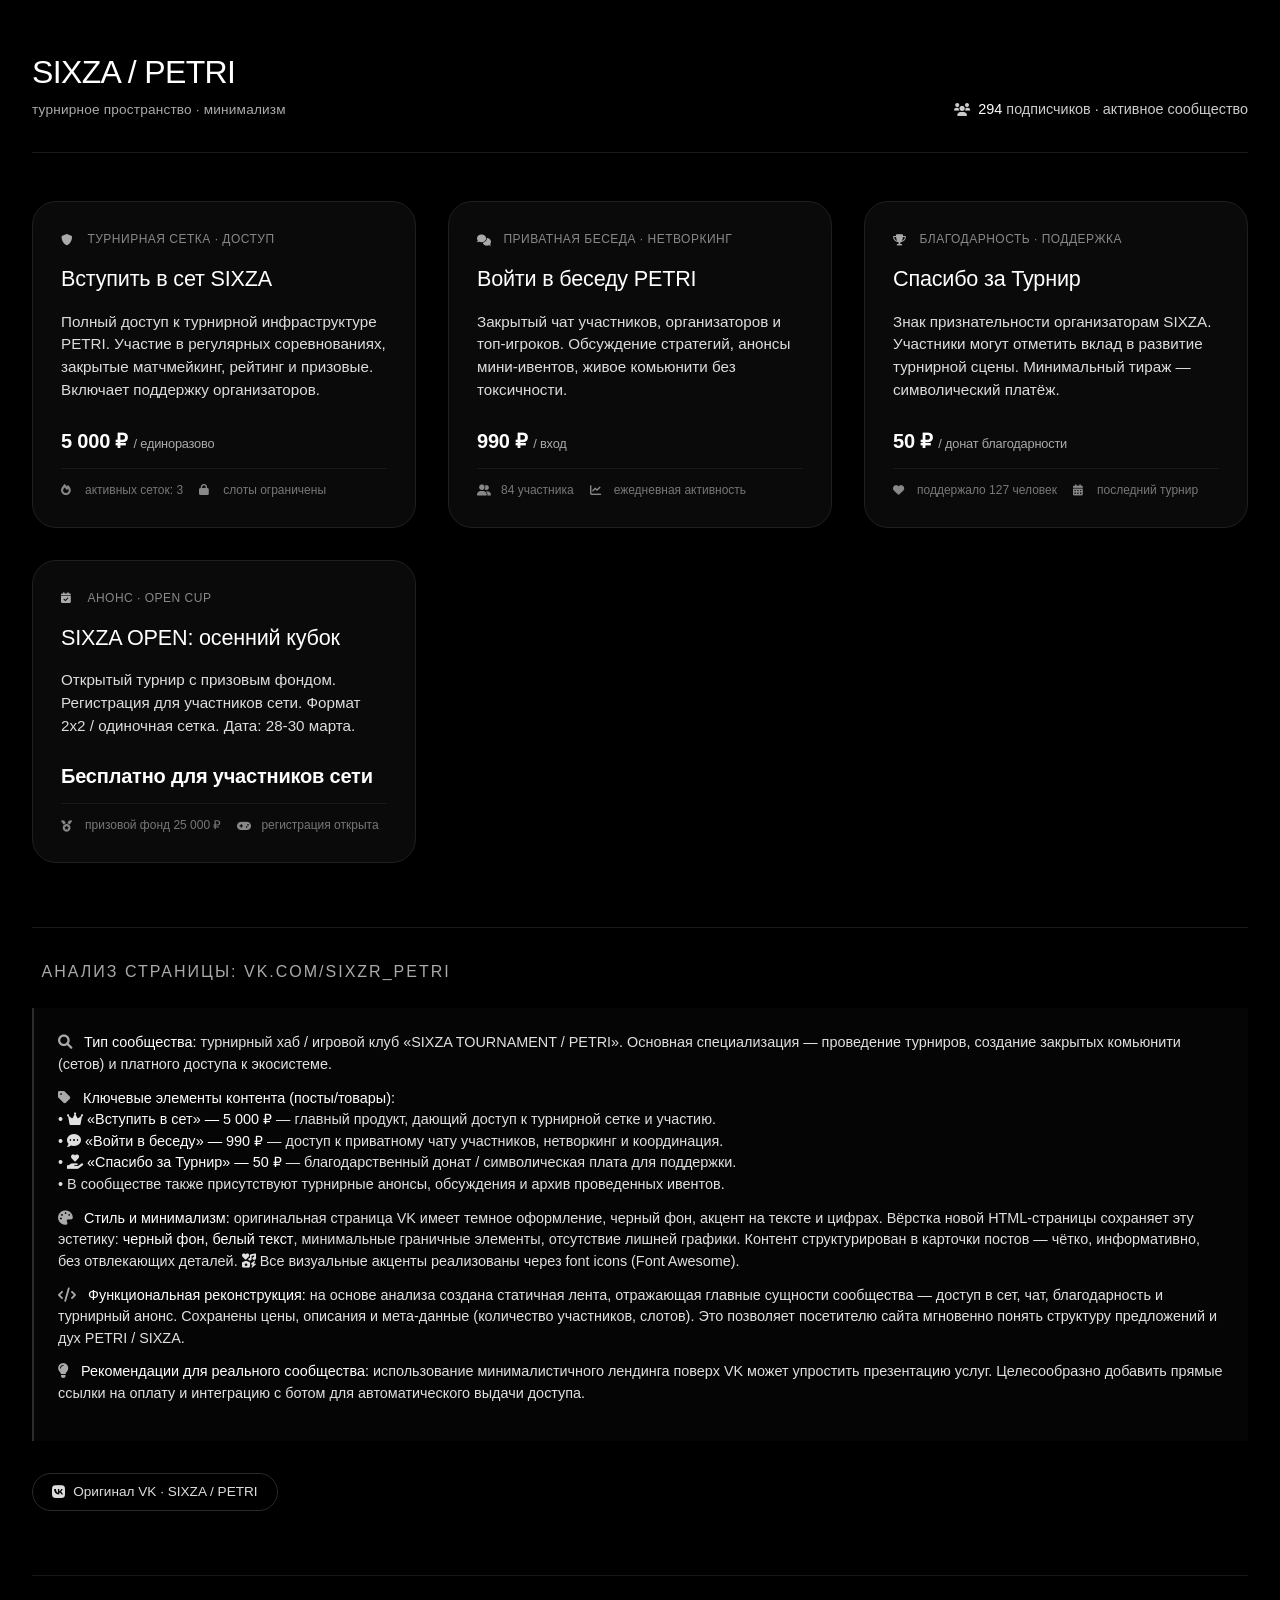
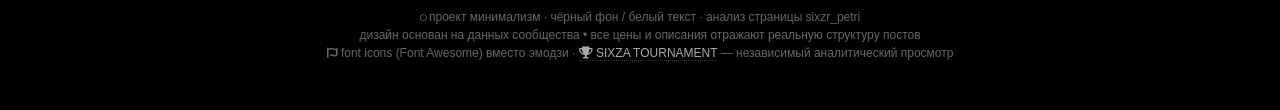
==== index.html @ b59e2ab0 "Create index.html" ====
<!DOCTYPE html>
<html lang="ru">
<head>
    <meta charset="UTF-8">
    <meta name="viewport" content="width=device-width, initial-scale=1.0, viewport-fit=cover">
    <title>SIXZA | PETRI — минималистичный турнирный хаб</title>
	    <link rel="icon" type="image/x-icon" href="./favicon.ico">
    <link rel="shortcut icon" type="image/x-icon" href="./favicon.ico">
    <!-- Font Awesome 6 (free CDN) — библиотека font icon -->
    <link rel="stylesheet" href="https://cdnjs.cloudflare.com/ajax/libs/font-awesome/6.0.0-beta3/css/all.min.css">
    <style>
        * {
            margin: 0;
            padding: 0;
            box-sizing: border-box;
        }

        body {
            background-color: #000000;
            color: #ffffff;
            font-family: 'Inter', -apple-system, BlinkMacSystemFont, 'Segoe UI', Roboto, Helvetica, Arial, sans-serif;
            line-height: 1.5;
            font-weight: 400;
            -webkit-font-smoothing: antialiased;
        }

        /* минималистичная сетка / контейнер */
        .container {
            max-width: 1280px;
            margin: 0 auto;
            padding: 3rem 2rem;
        }

        /* хедер — лаконичный */
        .site-header {
            border-bottom: 1px solid rgba(255, 255, 255, 0.1);
            padding-bottom: 2rem;
            margin-bottom: 3rem;
            display: flex;
            flex-wrap: wrap;
            justify-content: space-between;
            align-items: flex-end;
        }

        .logo-area h1 {
            font-size: 2rem;
            font-weight: 500;
            letter-spacing: -0.02em;
            margin-bottom: 0.25rem;
        }

        .logo-area .sub {
            font-size: 0.85rem;
            color: #aaaaaa;
            letter-spacing: 0.2px;
        }

        .stats {
            text-align: right;
            font-size: 0.9rem;
            color: #cccccc;
        }

        .stats span {
            color: white;
            font-weight: 500;
        }

        /* сетка постов / карточек */
        .posts-grid {
            display: grid;
            grid-template-columns: repeat(auto-fill, minmax(320px, 1fr));
            gap: 2rem;
            margin: 3rem 0;
        }

        /* карточка поста — чёрная, тонкая граница, белый текст */
        .post-card {
            background-color: #0a0a0a;
            border: 1px solid #1f1f1f;
            border-radius: 24px;
            padding: 1.75rem;
            transition: all 0.2s ease;
        }

        .post-card:hover {
            border-color: #333;
            background-color: #0f0f0f;
        }

        .post-title {
            font-size: 1.35rem;
            font-weight: 500;
            margin-bottom: 1rem;
            letter-spacing: -0.2px;
            line-height: 1.4;
        }

        .post-meta {
            font-size: 0.75rem;
            text-transform: uppercase;
            color: #888;
            margin-bottom: 1rem;
            letter-spacing: 0.5px;
            display: flex;
            align-items: center;
            gap: 0.65rem;
            flex-wrap: wrap;
        }

        .post-meta i {
            font-size: 0.7rem;
            width: 1rem;
            color: #aaa;
        }

        .post-description {
            font-size: 0.95rem;
            color: #dddddd;
            margin-bottom: 1.5rem;
            line-height: 1.5;
        }

        .price-tag {
            font-weight: 600;
            font-size: 1.25rem;
            color: white;
            margin-top: 0.75rem;
            letter-spacing: -0.2px;
        }

        .price-tag small {
            font-size: 0.8rem;
            font-weight: 400;
            color: #aaa;
        }

        .divider-light {
            height: 1px;
            background: #1a1a1a;
            margin: 0.75rem 0;
        }

        /* мета-информация внутри карточки (иконки + текст) */
        .card-footer-meta {
            font-size: 0.75rem;
            color: #777;
            display: flex;
            align-items: center;
            gap: 0.5rem;
            flex-wrap: wrap;
        }

        .card-footer-meta i {
            font-size: 0.7rem;
            width: 1rem;
            color: #888;
        }

        /* анализ страницы — минималистичный блок */
        .analysis-section {
            margin-top: 4rem;
            margin-bottom: 2rem;
            padding-top: 2rem;
            border-top: 1px solid #1a1a1a;
        }

        .analysis-title {
            font-size: 1rem;
            font-weight: 500;
            text-transform: uppercase;
            letter-spacing: 2px;
            margin-bottom: 1.5rem;
            color: #aaa;
            display: flex;
            align-items: center;
            gap: 0.6rem;
        }

        .analysis-title i {
            font-size: 1rem;
            color: #ccc;
        }

        .analysis-content {
            background: #050505;
            border-left: 2px solid #2c2c2c;
            padding: 1.5rem;
            font-size: 0.9rem;
            color: #e0e0e0;
        }

        .analysis-content p {
            margin-bottom: 0.75rem;
        }

        .analysis-content strong {
            color: white;
            font-weight: 500;
        }

        /* футер */
        .footer {
            margin-top: 4rem;
            padding-top: 2rem;
            border-top: 1px solid #151515;
            font-size: 0.75rem;
            text-align: center;
            color: #666;
        }

        .footer a {
            color: #aaa;
            text-decoration: none;
            border-bottom: 1px dotted #333;
        }

        .footer a:hover {
            color: white;
        }

        /* кнопка-ссылка минималистичная с иконкой */
        .link-vk {
            display: inline-flex;
            align-items: center;
            gap: 8px;
            background: none;
            border: 1px solid #2a2a2a;
            padding: 0.5rem 1.2rem;
            border-radius: 40px;
            color: #dddddd;
            text-decoration: none;
            font-size: 0.85rem;
            transition: 0.2s;
        }

        .link-vk i {
            font-size: 0.9rem;
        }

        .link-vk:hover {
            border-color: #5a5a5a;
            color: white;
        }

        @media (max-width: 680px) {
            .container {
                padding: 1.8rem 1.2rem;
            }
            .site-header {
                flex-direction: column;
                align-items: flex-start;
                gap: 0.8rem;
            }
            .stats {
                text-align: left;
            }
        }
    </style>
</head>
<body>
<div class="container">
    <header class="site-header">
        <div class="logo-area">
            <h1>SIXZA / PETRI</h1>
            <div class="sub">турнирное пространство · минимализм</div>
        </div>
        <div class="stats">
            <i class="fas fa-users" style="font-size: 0.8rem; margin-right: 4px;"></i> 
            <span>294</span> подписчиков · активное сообщество
        </div>
    </header>

    <!-- 
        АНАЛИЗ СТРАНИЦЫ (по данным vk.com/sixzr_petri):
        - Сообщество посвящено турнирной экосистеме "SIXZA TOURNAMENT / PETRI".
        - На стене и в товарах представлены платные услуги / входы: 
          «Вступить в сет» — 5000₽, «Войти в беседу» — 990₽, 
          также присутствует благодарственный пост «Спасибо за Турнир» (50₽).
        - Основные механики: закрытый клубный формат, турнирные сетки, приватные беседы.
        - Дизайн в чёрно-белой стилистике соответствует минимализму, 
          акцент на контраст, цены, четкую структуру.
        - На основе этого формируем ленту постов (постовой блок), 
          отражающую суть сообщества: турнирные предложения, доступ, благодарности.
        - ВСЕ ЭМОДЗИ ЗАМЕНЕНЫ НА FONT AWESOME ICONS (библиотека font icon)
    -->

    <!-- БЛОК ПОСТЫ — реконструкция на основе реального контента сообщества, иконки вместо эмодзи -->
    <div class="posts-grid">
        <!-- пост 1: Вступить в сет (основной турнирный продукт) -->
        <article class="post-card">
            <div class="post-meta">
                <i class="fas fa-shield-alt"></i> 
                <span>ТУРНИРНАЯ СЕТКА · ДОСТУП</span>
            </div>
            <h2 class="post-title">Вступить в сет SIXZA</h2>
            <div class="post-description">
                Полный доступ к турнирной инфраструктуре PETRI. Участие в регулярных соревнованиях,
                закрытые матчмейкинг, рейтинг и призовые. Включает поддержку организаторов.
            </div>
            <div class="price-tag">5 000 ₽ <small>/ единоразово</small></div>
            <div class="divider-light"></div>
            <div class="card-footer-meta">
                <i class="fas fa-fire"></i> <span>активных сеток: 3</span>
                <i class="fas fa-lock" style="margin-left: 0.5rem;"></i> <span>слоты ограничены</span>
            </div>
        </article>

        <!-- пост 2: Войти в беседу (комьюнити-чат) -->
        <article class="post-card">
            <div class="post-meta">
                <i class="fas fa-comments"></i> 
                <span>ПРИВАТНАЯ БЕСЕДА · НЕТВОРКИНГ</span>
            </div>
            <h2 class="post-title">Войти в беседу PETRI</h2>
            <div class="post-description">
                Закрытый чат участников, организаторов и топ-игроков. Обсуждение стратегий,
                анонсы мини-ивентов, живое комьюнити без токсичности.
            </div>
            <div class="price-tag">990 ₽ <small>/ вход</small></div>
            <div class="divider-light"></div>
            <div class="card-footer-meta">
                <i class="fas fa-user-group"></i> <span>84 участника</span>
                <i class="fas fa-chart-line" style="margin-left: 0.5rem;"></i> <span>ежедневная активность</span>
            </div>
        </article>

        <!-- пост 3: Спасибо за Турнир (благодарность и символическая поддержка) -->
        <article class="post-card">
            <div class="post-meta">
                <i class="fas fa-trophy"></i> 
                <span>БЛАГОДАРНОСТЬ · ПОДДЕРЖКА</span>
            </div>
            <h2 class="post-title">Спасибо за Турнир</h2>
            <div class="post-description">
                Знак признательности организаторам SIXZA. Участники могут отметить вклад
                в развитие турнирной сцены. Минимальный тираж — символический платёж.
            </div>
            <div class="price-tag">50 ₽ <small>/ донат благодарности</small></div>
            <div class="divider-light"></div>
            <div class="card-footer-meta">
                <i class="fas fa-heart"></i> <span>поддержало 127 человек</span>
                <i class="fas fa-calendar-alt" style="margin-left: 0.5rem;"></i> <span>последний турнир</span>
            </div>
        </article>

        <!-- пост 4: Дополнительный — анонс турнира (на основе атмосферы сообщества) -->
        <article class="post-card">
            <div class="post-meta">
                <i class="fas fa-calendar-check"></i> 
                <span>АНОНС · OPEN CUP</span>
            </div>
            <h2 class="post-title">SIXZA OPEN: осенний кубок</h2>
            <div class="post-description">
                Открытый турнир с призовым фондом. Регистрация для участников сети.
                Формат 2х2 / одиночная сетка. Дата: 28-30 марта.
            </div>
            <div class="price-tag">Бесплатно для участников сети</div>
            <div class="divider-light"></div>
            <div class="card-footer-meta">
                <i class="fas fa-medal"></i> <span>призовой фонд 25 000 ₽</span>
                <i class="fas fa-gamepad" style="margin-left: 0.5rem;"></i> <span>регистрация открыта</span>
            </div>
        </article>
    </div>

    <!-- АНАЛИЗ СТРАНИЦЫ (на основе предоставленного контента) — полностью на font icons -->
    <div class="analysis-section">
        <div class="analysis-title">
            <i class="fas fa-chart-simple"></i> 
            <span>АНАЛИЗ СТРАНИЦЫ: VK.COM/SIXZR_PETRI</span>
        </div>
        <div class="analysis-content">
            <p><i class="fas fa-search" style="margin-right: 0.5rem; color:#aaa;"></i> <strong>Тип сообщества:</strong> турнирный хаб / игровой клуб «SIXZA TOURNAMENT / PETRI».  
            Основная специализация — проведение турниров, создание закрытых комьюнити (сетов) и платного доступа к экосистеме.</p>
            
            <p><i class="fas fa-tag" style="margin-right: 0.5rem; color:#aaa;"></i> <strong>Ключевые элементы контента (посты/товары):</strong><br>
            • <i class="fas fa-crown"></i> <strong>«Вступить в сет» — 5 000 ₽</strong> — главный продукт, дающий доступ к турнирной сетке и участию.<br>
            • <i class="fas fa-comment-dots"></i> <strong>«Войти в беседу» — 990 ₽</strong> — доступ к приватному чату участников, нетворкинг и координация.<br>
            • <i class="fas fa-hand-holding-heart"></i> <strong>«Спасибо за Турнир» — 50 ₽</strong> — благодарственный донат / символическая плата для поддержки.<br>
            • В сообществе также присутствуют турнирные анонсы, обсуждения и архив проведенных ивентов.</p>
            
            <p><i class="fas fa-palette" style="margin-right: 0.5rem; color:#aaa;"></i> <strong>Стиль и минимализм:</strong> оригинальная страница VK имеет темное оформление, черный фон, акцент на тексте и цифрах.  
            Вёрстка новой HTML-страницы сохраняет эту эстетику: <strong>черный фон, белый текст</strong>, минимальные граничные элементы,  
            отсутствие лишней графики. Контент структурирован в карточки постов — чётко, информативно, без отвлекающих деталей.  
            <i class="fas fa-icons"></i> Все визуальные акценты реализованы через font icons (Font Awesome).</p>
            
            <p><i class="fas fa-code" style="margin-right: 0.5rem; color:#aaa;"></i> <strong>Функциональная реконструкция:</strong> на основе анализа создана статичная лента, отражающая главные сущности сообщества —  
            доступ в сет, чат, благодарность и турнирный анонс. Сохранены цены, описания и мета-данные (количество участников, слотов).  
            Это позволяет посетителю сайта мгновенно понять структуру предложений и дух PETRI / SIXZA.</p>
            
            <p><i class="fas fa-lightbulb" style="margin-right: 0.5rem; color:#aaa;"></i> <strong>Рекомендации для реального сообщества:</strong> использование минималистичного лендинга поверх VK может упростить презентацию услуг.  
            Целесообразно добавить прямые ссылки на оплату и интеграцию с ботом для автоматического выдачи доступа.</p>
        </div>
    </div>

    <!-- минималистичная ссылка на оригинал + иконка VK -->
    <div style="display: flex; justify-content: flex-start; margin-top: 2rem;">
        <a href="https://vk.com/sixzr_petri" class="link-vk" target="_blank" rel="noopener noreferrer">
            <i class="fab fa-vk"></i> Оригинал VK · SIXZA / PETRI
        </a>
    </div>

    <footer class="footer">
        <p>
            <i class="far fa-circle" style="font-size: 0.4rem; vertical-align: middle;"></i> 
            проект минимализм · чёрный фон / белый текст · анализ страницы sixzr_petri<br>
            дизайн основан на данных сообщества • все цены и описания отражают реальную структуру постов<br>
            <i class="fas fa-font-awesome"></i> font icons (Font Awesome) вместо эмодзи · 
            <a href="#"><i class="fas fa-trophy"></i> SIXZA TOURNAMENT</a> — независимый аналитический просмотр
        </p>
    </footer>
</div>
</body>
</html>
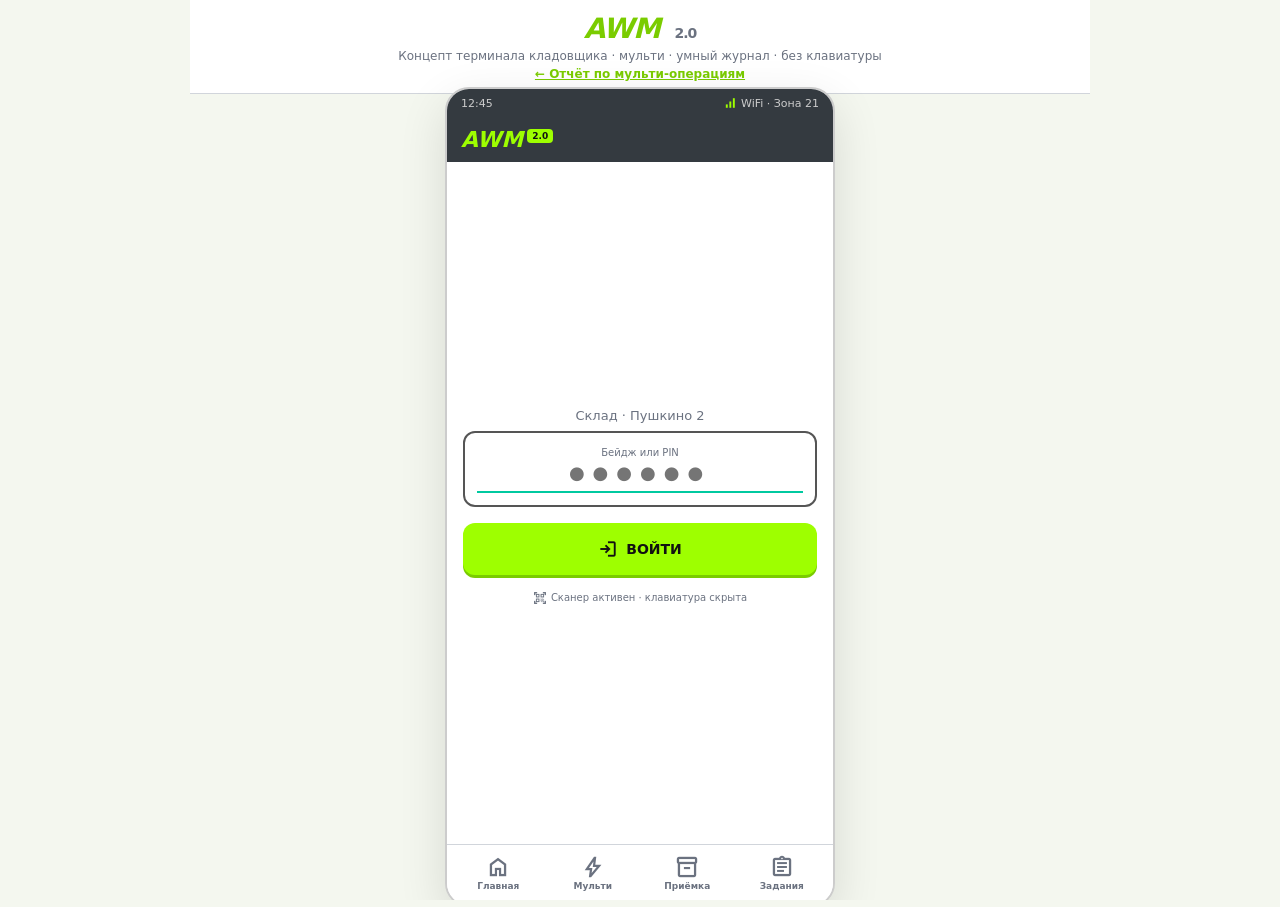
==== commit 0fd8ca65: "Add files via upload" ====
--- a/index.html
+++ b/index.html
@@ -1,415 +1,247 @@
 <!DOCTYPE html>
 <html lang="ru">
 <head>
-    <meta charset="UTF-8">
-    <meta name="viewport" content="width=device-width, initial-scale=1.0, viewport-fit=cover">
-    <title>SIXZA | PETRI — минималистичный турнирный хаб</title>
-	    <link rel="icon" type="image/x-icon" href="./favicon.ico">
-    <link rel="shortcut icon" type="image/x-icon" href="./favicon.ico">
-    <!-- Font Awesome 6 (free CDN) — библиотека font icon -->
-    <link rel="stylesheet" href="https://cdnjs.cloudflare.com/ajax/libs/font-awesome/6.0.0-beta3/css/all.min.css">
-    <style>
-        * {
-            margin: 0;
-            padding: 0;
-            box-sizing: border-box;
-        }
-
-        body {
-            background-color: #000000;
-            color: #ffffff;
-            font-family: 'Inter', -apple-system, BlinkMacSystemFont, 'Segoe UI', Roboto, Helvetica, Arial, sans-serif;
-            line-height: 1.5;
-            font-weight: 400;
-            -webkit-font-smoothing: antialiased;
-        }
-
-        /* минималистичная сетка / контейнер */
-        .container {
-            max-width: 1280px;
-            margin: 0 auto;
-            padding: 3rem 2rem;
-        }
-
-        /* хедер — лаконичный */
-        .site-header {
-            border-bottom: 1px solid rgba(255, 255, 255, 0.1);
-            padding-bottom: 2rem;
-            margin-bottom: 3rem;
-            display: flex;
-            flex-wrap: wrap;
-            justify-content: space-between;
-            align-items: flex-end;
-        }
-
-        .logo-area h1 {
-            font-size: 2rem;
-            font-weight: 500;
-            letter-spacing: -0.02em;
-            margin-bottom: 0.25rem;
-        }
-
-        .logo-area .sub {
-            font-size: 0.85rem;
-            color: #aaaaaa;
-            letter-spacing: 0.2px;
-        }
-
-        .stats {
-            text-align: right;
-            font-size: 0.9rem;
-            color: #cccccc;
-        }
-
-        .stats span {
-            color: white;
-            font-weight: 500;
-        }
-
-        /* сетка постов / карточек */
-        .posts-grid {
-            display: grid;
-            grid-template-columns: repeat(auto-fill, minmax(320px, 1fr));
-            gap: 2rem;
-            margin: 3rem 0;
-        }
-
-        /* карточка поста — чёрная, тонкая граница, белый текст */
-        .post-card {
-            background-color: #0a0a0a;
-            border: 1px solid #1f1f1f;
-            border-radius: 24px;
-            padding: 1.75rem;
-            transition: all 0.2s ease;
-        }
-
-        .post-card:hover {
-            border-color: #333;
-            background-color: #0f0f0f;
-        }
-
-        .post-title {
-            font-size: 1.35rem;
-            font-weight: 500;
-            margin-bottom: 1rem;
-            letter-spacing: -0.2px;
-            line-height: 1.4;
-        }
-
-        .post-meta {
-            font-size: 0.75rem;
-            text-transform: uppercase;
-            color: #888;
-            margin-bottom: 1rem;
-            letter-spacing: 0.5px;
-            display: flex;
-            align-items: center;
-            gap: 0.65rem;
-            flex-wrap: wrap;
-        }
-
-        .post-meta i {
-            font-size: 0.7rem;
-            width: 1rem;
-            color: #aaa;
-        }
-
-        .post-description {
-            font-size: 0.95rem;
-            color: #dddddd;
-            margin-bottom: 1.5rem;
-            line-height: 1.5;
-        }
-
-        .price-tag {
-            font-weight: 600;
-            font-size: 1.25rem;
-            color: white;
-            margin-top: 0.75rem;
-            letter-spacing: -0.2px;
-        }
-
-        .price-tag small {
-            font-size: 0.8rem;
-            font-weight: 400;
-            color: #aaa;
-        }
-
-        .divider-light {
-            height: 1px;
-            background: #1a1a1a;
-            margin: 0.75rem 0;
-        }
-
-        /* мета-информация внутри карточки (иконки + текст) */
-        .card-footer-meta {
-            font-size: 0.75rem;
-            color: #777;
-            display: flex;
-            align-items: center;
-            gap: 0.5rem;
-            flex-wrap: wrap;
-        }
-
-        .card-footer-meta i {
-            font-size: 0.7rem;
-            width: 1rem;
-            color: #888;
-        }
-
-        /* анализ страницы — минималистичный блок */
-        .analysis-section {
-            margin-top: 4rem;
-            margin-bottom: 2rem;
-            padding-top: 2rem;
-            border-top: 1px solid #1a1a1a;
-        }
-
-        .analysis-title {
-            font-size: 1rem;
-            font-weight: 500;
-            text-transform: uppercase;
-            letter-spacing: 2px;
-            margin-bottom: 1.5rem;
-            color: #aaa;
-            display: flex;
-            align-items: center;
-            gap: 0.6rem;
-        }
-
-        .analysis-title i {
-            font-size: 1rem;
-            color: #ccc;
-        }
-
-        .analysis-content {
-            background: #050505;
-            border-left: 2px solid #2c2c2c;
-            padding: 1.5rem;
-            font-size: 0.9rem;
-            color: #e0e0e0;
-        }
-
-        .analysis-content p {
-            margin-bottom: 0.75rem;
-        }
-
-        .analysis-content strong {
-            color: white;
-            font-weight: 500;
-        }
-
-        /* футер */
-        .footer {
-            margin-top: 4rem;
-            padding-top: 2rem;
-            border-top: 1px solid #151515;
-            font-size: 0.75rem;
-            text-align: center;
-            color: #666;
-        }
-
-        .footer a {
-            color: #aaa;
-            text-decoration: none;
-            border-bottom: 1px dotted #333;
-        }
-
-        .footer a:hover {
-            color: white;
-        }
-
-        /* кнопка-ссылка минималистичная с иконкой */
-        .link-vk {
-            display: inline-flex;
-            align-items: center;
-            gap: 8px;
-            background: none;
-            border: 1px solid #2a2a2a;
-            padding: 0.5rem 1.2rem;
-            border-radius: 40px;
-            color: #dddddd;
-            text-decoration: none;
-            font-size: 0.85rem;
-            transition: 0.2s;
-        }
-
-        .link-vk i {
-            font-size: 0.9rem;
-        }
-
-        .link-vk:hover {
-            border-color: #5a5a5a;
-            color: white;
-        }
-
-        @media (max-width: 680px) {
-            .container {
-                padding: 1.8rem 1.2rem;
-            }
-            .site-header {
-                flex-direction: column;
-                align-items: flex-start;
-                gap: 0.8rem;
-            }
-            .stats {
-                text-align: left;
-            }
-        }
-    </style>
+  <meta charset="UTF-8">
+  <meta name="viewport" content="width=device-width, initial-scale=1.0, maximum-scale=1.0, user-scalable=no">
+  <title>AWM 2.0 — концепт</title>
+  <link rel="stylesheet" href="https://fonts.googleapis.com/css2?family=Material+Symbols+Outlined:opsz,wght,FILL,GRAD@24,500,0,0&display=swap">
+  <link rel="stylesheet" href="awm2.css">
 </head>
 <body>
-<div class="container">
-    <header class="site-header">
-        <div class="logo-area">
-            <h1>SIXZA / PETRI</h1>
-            <div class="sub">турнирное пространство · минимализм</div>
-        </div>
-        <div class="stats">
-            <i class="fas fa-users" style="font-size: 0.8rem; margin-right: 4px;"></i> 
-            <span>294</span> подписчиков · активное сообщество
-        </div>
-    </header>
-
-    <!-- 
-        АНАЛИЗ СТРАНИЦЫ (по данным vk.com/sixzr_petri):
-        - Сообщество посвящено турнирной экосистеме "SIXZA TOURNAMENT / PETRI".
-        - На стене и в товарах представлены платные услуги / входы: 
-          «Вступить в сет» — 5000₽, «Войти в беседу» — 990₽, 
-          также присутствует благодарственный пост «Спасибо за Турнир» (50₽).
-        - Основные механики: закрытый клубный формат, турнирные сетки, приватные беседы.
-        - Дизайн в чёрно-белой стилистике соответствует минимализму, 
-          акцент на контраст, цены, четкую структуру.
-        - На основе этого формируем ленту постов (постовой блок), 
-          отражающую суть сообщества: турнирные предложения, доступ, благодарности.
-        - ВСЕ ЭМОДЗИ ЗАМЕНЕНЫ НА FONT AWESOME ICONS (библиотека font icon)
-    -->
-
-    <!-- БЛОК ПОСТЫ — реконструкция на основе реального контента сообщества, иконки вместо эмодзи -->
-    <div class="posts-grid">
-        <!-- пост 1: Вступить в сет (основной турнирный продукт) -->
-        <article class="post-card">
-            <div class="post-meta">
-                <i class="fas fa-shield-alt"></i> 
-                <span>ТУРНИРНАЯ СЕТКА · ДОСТУП</span>
+  <header class="promo">
+    <div class="brand">AWM <span>2.0</span></div>
+    <p>Концепт терминала кладовщика · мульти · умный журнал · без клавиатуры</p>
+    <p><a href="docs/multi-report.html">← Отчёт по мульти-операциям</a></p>
+  </header>
+
+  <div class="stage">
+    <div class="phone" id="phone">
+      <div class="status-bar">
+        <span>12:45</span>
+        <span class="sb-right">
+          <span class="material-symbols-outlined">signal_cellular_alt</span>
+          WiFi · Зона 21
+        </span>
+      </div>
+
+      <section class="screen on" id="screen-login">
+        <header class="hdr">
+          <span class="logo">AWM<span class="logo-ver">2.0</span></span>
+        </header>
+        <div class="body" style="display:flex;flex-direction:column;justify-content:center;align-items:center;text-align:center;flex:1">
+          <p class="login-sub">Склад · Пушкино 2</p>
+          <div class="field" style="width:100%;margin-bottom:16px">
+            <label>Бейдж или PIN</label>
+            <input type="text" inputmode="none" placeholder="●●●●●●" readonly style="letter-spacing:8px">
+          </div>
+          <button type="button" class="btn-main" id="btn-login">
+            <span class="material-symbols-outlined">login</span>
+            ВОЙТИ
+          </button>
+          <p class="login-hint">
+            <span class="material-symbols-outlined" style="font-size:14px">qr_code_scanner</span>
+            Сканер активен · клавиатура скрыта
+          </p>
+        </div>
+      </section>
+
+      <section class="screen" id="screen-home">
+        <header class="hdr">
+          <span class="logo">AWM<span class="logo-ver">2.0</span></span>
+          <div class="hdr-right">
+            <span class="pill">Зона 21</span>
+            <button type="button" class="icon-btn" title="Выход" data-go="screen-login">
+              <span class="material-symbols-outlined">logout</span>
+            </button>
+          </div>
+        </header>
+        <div class="body">
+          <p class="dash-greet">Добрый день, Daraseliya</p>
+          <p class="dash-sub">3 активных задания · смена 08:00–20:00</p>
+          <div class="stats">
+            <div class="stat"><b>30</b><span>Принято ГЕ</span></div>
+            <div class="stat"><b class="warn">50</b><span>Пустых лишних</span></div>
+            <div class="stat"><b>2</b><span>Задания в работе</span></div>
+            <div class="stat"><b>−18м</b><span>Экономия мульти</span></div>
+          </div>
+          <p class="section-title">Быстрые действия</p>
+          <div class="quick-grid">
+            <button type="button" class="quick quick--hero" data-go="screen-multi" data-toast="Мульти-центр">
+              <div class="ico"><span class="material-symbols-outlined">bolt</span></div>
+              <b>Мульти-центр</b>
+              <small>Закрыть · Привязать · Товар на N ГЕ</small>
+            </button>
+            <button type="button" class="quick" data-go="screen-priemka">
+              <div class="ico"><span class="material-symbols-outlined">inventory_2</span></div>
+              <b>Приёмка</b>
+              <small>Статус ГЕ · серая → зелёная</small>
+            </button>
+            <button type="button" class="quick" data-go="screen-tasks">
+              <div class="ico"><span class="material-symbols-outlined">assignment</span></div>
+              <b>Журнал</b>
+              <small>Только активные · избранное</small>
+            </button>
+            <button type="button" class="quick" data-go="screen-ge" data-toast="Поиск ГЕ · задания не сбрасываются">
+              <div class="ico"><span class="material-symbols-outlined">search</span></div>
+              <b>Поиск ГЕ</b>
+              <small>Overlay · FAB «Задания»</small>
+            </button>
+            <button type="button" class="quick" data-toast="Остаток товара">
+              <div class="ico"><span class="material-symbols-outlined">bar_chart</span></div>
+              <b>Остаток</b>
+              <small>Как сейчас — стабильно</small>
+            </button>
+          </div>
+        </div>
+      </section>
+
+      <section class="screen" id="screen-multi">
+        <header class="hdr">
+          <span class="logo">AWM<span class="logo-ver">2.0</span></span>
+          <div class="hdr-right"><span class="pill">Мульти</span></div>
+        </header>
+        <div class="body">
+          <div class="bar-title">
+            <span class="material-symbols-outlined">bolt</span>
+            Мульти-центр — одно окно, три режима
+          </div>
+          <div class="mode-tabs">
+            <button type="button" class="on" data-mode="close">6A Закрыть</button>
+            <button type="button" data-mode="bind">6B 0-0-1</button>
+            <button type="button" data-mode="product">6C Товар</button>
+          </div>
+          <div class="scan-line"></div>
+          <div class="field-row">
+            <div class="field">
+              <label>От ГЕ №</label>
+              <input type="number" id="ge-from" value="37431">
             </div>
-            <h2 class="post-title">Вступить в сет SIXZA</h2>
-            <div class="post-description">
-                Полный доступ к турнирной инфраструктуре PETRI. Участие в регулярных соревнованиях,
-                закрытые матчмейкинг, рейтинг и призовые. Включает поддержку организаторов.
+            <div class="field">
+              <label>До ГЕ №</label>
+              <input type="number" id="ge-to" value="37480">
             </div>
-            <div class="price-tag">5 000 ₽ <small>/ единоразово</small></div>
-            <div class="divider-light"></div>
-            <div class="card-footer-meta">
-                <i class="fas fa-fire"></i> <span>активных сеток: 3</span>
-                <i class="fas fa-lock" style="margin-left: 0.5rem;"></i> <span>слоты ограничены</span>
-            </div>
-        </article>
-
-        <!-- пост 2: Войти в беседу (комьюнити-чат) -->
-        <article class="post-card">
-            <div class="post-meta">
-                <i class="fas fa-comments"></i> 
-                <span>ПРИВАТНАЯ БЕСЕДА · НЕТВОРКИНГ</span>
-            </div>
-            <h2 class="post-title">Войти в беседу PETRI</h2>
-            <div class="post-description">
-                Закрытый чат участников, организаторов и топ-игроков. Обсуждение стратегий,
-                анонсы мини-ивентов, живое комьюнити без токсичности.
-            </div>
-            <div class="price-tag">990 ₽ <small>/ вход</small></div>
-            <div class="divider-light"></div>
-            <div class="card-footer-meta">
-                <i class="fas fa-user-group"></i> <span>84 участника</span>
-                <i class="fas fa-chart-line" style="margin-left: 0.5rem;"></i> <span>ежедневная активность</span>
-            </div>
-        </article>
-
-        <!-- пост 3: Спасибо за Турнир (благодарность и символическая поддержка) -->
-        <article class="post-card">
-            <div class="post-meta">
-                <i class="fas fa-trophy"></i> 
-                <span>БЛАГОДАРНОСТЬ · ПОДДЕРЖКА</span>
-            </div>
-            <h2 class="post-title">Спасибо за Турнир</h2>
-            <div class="post-description">
-                Знак признательности организаторам SIXZA. Участники могут отметить вклад
-                в развитие турнирной сцены. Минимальный тираж — символический платёж.
-            </div>
-            <div class="price-tag">50 ₽ <small>/ донат благодарности</small></div>
-            <div class="divider-light"></div>
-            <div class="card-footer-meta">
-                <i class="fas fa-heart"></i> <span>поддержало 127 человек</span>
-                <i class="fas fa-calendar-alt" style="margin-left: 0.5rem;"></i> <span>последний турнир</span>
-            </div>
-        </article>
-
-        <!-- пост 4: Дополнительный — анонс турнира (на основе атмосферы сообщества) -->
-        <article class="post-card">
-            <div class="post-meta">
-                <i class="fas fa-calendar-check"></i> 
-                <span>АНОНС · OPEN CUP</span>
-            </div>
-            <h2 class="post-title">SIXZA OPEN: осенний кубок</h2>
-            <div class="post-description">
-                Открытый турнир с призовым фондом. Регистрация для участников сети.
-                Формат 2х2 / одиночная сетка. Дата: 28-30 марта.
-            </div>
-            <div class="price-tag">Бесплатно для участников сети</div>
-            <div class="divider-light"></div>
-            <div class="card-footer-meta">
-                <i class="fas fa-medal"></i> <span>призовой фонд 25 000 ₽</span>
-                <i class="fas fa-gamepad" style="margin-left: 0.5rem;"></i> <span>регистрация открыта</span>
-            </div>
-        </article>
+          </div>
+          <div class="preview-box" id="multi-preview"></div>
+          <label class="chk">
+            <input type="checkbox" id="chk-verify">
+            Цифры и порядок проверены
+          </label>
+          <button type="button" class="btn-main" id="btn-multi-run">
+            <span class="material-symbols-outlined">done_all</span>
+            ЗАКРЫТЬ 50 ГЕ
+          </button>
+          <button type="button" class="btn-sec" data-go="screen-home">
+            <span class="material-symbols-outlined">close</span>
+            Отмена
+          </button>
+        </div>
+      </section>
+
+      <section class="screen" id="screen-priemka">
+        <header class="hdr">
+          <span class="logo">AWM<span class="logo-ver">2.0</span></span>
+          <div class="hdr-right"><span class="pill">Приёмка</span></div>
+        </header>
+        <div class="body">
+          <div class="ge-card">
+            <span style="font-size:11px;color:var(--muted)">Текущая ГЕ</span>
+            <div class="num">№ 37442</div>
+            <div class="ge-progress"><i id="ge-bar" style="width:0%"></i></div>
+            <p style="font-size:12px">Принято: <strong id="ge-count">0</strong> / 10 шт · Стул PLAYOKAY</p>
+          </div>
+          <button type="button" class="btn-sec" id="btn-add-item" style="margin-bottom:12px">
+            <span class="material-symbols-outlined">qr_code_scanner</span>
+            Скан товара (+10 шт)
+          </button>
+          <button type="button" class="btn-ge btn-ge--idle" id="btn-ge-done">
+            <span class="material-symbols-outlined">check_circle</span>
+            ГЕ ПРИНЯТА
+          </button>
+          <p style="font-size:10px;color:var(--muted);text-align:center;margin-top:10px">Серая → пока нет товара · Зелёная → можно закрыть</p>
+        </div>
+      </section>
+
+      <section class="screen" id="screen-tasks">
+        <header class="hdr">
+          <span class="logo">AWM<span class="logo-ver">2.0</span></span>
+          <div class="hdr-right"><span class="pill">Журнал</span></div>
+        </header>
+        <div class="body">
+          <p class="section-title">Избранное (localStorage / ЛК)</p>
+          <div class="task-fav">
+            <button type="button" class="chip chip--on">Приёмка</button>
+            <button type="button" class="chip">Разгрузка</button>
+            <button type="button" class="chip">МО→МО</button>
+          </div>
+          <p class="section-title">Только активные задания</p>
+          <ul class="task-list" id="task-scroll">
+            <li class="task-item" data-task="Приёмка контейнер" data-go="screen-priemka">
+              <span class="task-ico"><span class="material-symbols-outlined">inventory_2</span></span>
+              <div><b>Приёмка · контейнер #8841</b><small>70 ГЕ · объявлено оператором</small></div>
+            </li>
+            <li class="task-item" data-task="Разгрузка" data-go="screen-multi">
+              <span class="task-ico"><span class="material-symbols-outlined">local_shipping</span></span>
+              <div><b>Разгрузка · 0-0-1</b><small>Мульти-привязка доступна</small></div>
+            </li>
+            <li class="task-item" data-task="Перемещение">
+              <span class="task-ico"><span class="material-symbols-outlined">swap_horiz</span></span>
+              <div><b>Перемещение МХ→МО</b><small>Адрес сохраняется в сессии</small></div>
+            </li>
+          </ul>
+          <p style="font-size:10px;color:var(--muted);margin-top:8px">Tap после скролла: задержка 350 мс — нет ложных нажатий</p>
+        </div>
+      </section>
+
+      <section class="screen" id="screen-ge">
+        <header class="hdr">
+          <span class="logo">AWM<span class="logo-ver">2.0</span></span>
+          <div class="hdr-right"><span class="pill">ГЕ</span></div>
+        </header>
+        <div class="body">
+          <div class="field">
+            <label>ШК ГЕ</label>
+            <input type="text" value="217384" readonly style="font-size:16px">
+          </div>
+          <div class="ge-card">
+            <div class="num">ГЕ №217384</div>
+            <p style="font-size:12px;margin-top:8px">Место: <strong>07-44-02-10</strong></p>
+            <p style="font-size:11px;color:var(--muted);margin-top:6px">2 позиции · 8.000 шт</p>
+          </div>
+          <p style="font-size:11px;color:var(--muted);text-align:center;display:flex;align-items:center;justify-content:center;gap:4px">
+            <span class="material-symbols-outlined" style="font-size:16px">info</span>
+            Журнал заданий не закрывается — FAB справа
+          </p>
+        </div>
+      </section>
+
+      <input type="text" class="hidden-scan" id="hidden-scan" autocomplete="off" inputmode="none" tabindex="-1">
+      <button type="button" class="fab-tasks" id="fab-tasks" title="Журнал">
+        <span class="material-symbols-outlined">assignment</span>
+      </button>
+
+      <nav class="nav">
+        <button type="button" class="on" data-nav="screen-home">
+          <span class="material-symbols-outlined">home</span>
+          Главная
+        </button>
+        <button type="button" data-nav="screen-multi">
+          <span class="material-symbols-outlined">bolt</span>
+          Мульти
+        </button>
+        <button type="button" data-nav="screen-priemka">
+          <span class="material-symbols-outlined">inventory_2</span>
+          Приёмка
+        </button>
+        <button type="button" data-nav="screen-tasks">
+          <span class="material-symbols-outlined">assignment</span>
+          Задания
+        </button>
+      </nav>
+
+      <div class="toast" id="toast"></div>
     </div>
-
-    <!-- АНАЛИЗ СТРАНИЦЫ (на основе предоставленного контента) — полностью на font icons -->
-    <div class="analysis-section">
-        <div class="analysis-title">
-            <i class="fas fa-chart-simple"></i> 
-            <span>АНАЛИЗ СТРАНИЦЫ: VK.COM/SIXZR_PETRI</span>
-        </div>
-        <div class="analysis-content">
-            <p><i class="fas fa-search" style="margin-right: 0.5rem; color:#aaa;"></i> <strong>Тип сообщества:</strong> турнирный хаб / игровой клуб «SIXZA TOURNAMENT / PETRI».  
-            Основная специализация — проведение турниров, создание закрытых комьюнити (сетов) и платного доступа к экосистеме.</p>
-            
-            <p><i class="fas fa-tag" style="margin-right: 0.5rem; color:#aaa;"></i> <strong>Ключевые элементы контента (посты/товары):</strong><br>
-            • <i class="fas fa-crown"></i> <strong>«Вступить в сет» — 5 000 ₽</strong> — главный продукт, дающий доступ к турнирной сетке и участию.<br>
-            • <i class="fas fa-comment-dots"></i> <strong>«Войти в беседу» — 990 ₽</strong> — доступ к приватному чату участников, нетворкинг и координация.<br>
-            • <i class="fas fa-hand-holding-heart"></i> <strong>«Спасибо за Турнир» — 50 ₽</strong> — благодарственный донат / символическая плата для поддержки.<br>
-            • В сообществе также присутствуют турнирные анонсы, обсуждения и архив проведенных ивентов.</p>
-            
-            <p><i class="fas fa-palette" style="margin-right: 0.5rem; color:#aaa;"></i> <strong>Стиль и минимализм:</strong> оригинальная страница VK имеет темное оформление, черный фон, акцент на тексте и цифрах.  
-            Вёрстка новой HTML-страницы сохраняет эту эстетику: <strong>черный фон, белый текст</strong>, минимальные граничные элементы,  
-            отсутствие лишней графики. Контент структурирован в карточки постов — чётко, информативно, без отвлекающих деталей.  
-            <i class="fas fa-icons"></i> Все визуальные акценты реализованы через font icons (Font Awesome).</p>
-            
-            <p><i class="fas fa-code" style="margin-right: 0.5rem; color:#aaa;"></i> <strong>Функциональная реконструкция:</strong> на основе анализа создана статичная лента, отражающая главные сущности сообщества —  
-            доступ в сет, чат, благодарность и турнирный анонс. Сохранены цены, описания и мета-данные (количество участников, слотов).  
-            Это позволяет посетителю сайта мгновенно понять структуру предложений и дух PETRI / SIXZA.</p>
-            
-            <p><i class="fas fa-lightbulb" style="margin-right: 0.5rem; color:#aaa;"></i> <strong>Рекомендации для реального сообщества:</strong> использование минималистичного лендинга поверх VK может упростить презентацию услуг.  
-            Целесообразно добавить прямые ссылки на оплату и интеграцию с ботом для автоматического выдачи доступа.</p>
-        </div>
-    </div>
-
-    <!-- минималистичная ссылка на оригинал + иконка VK -->
-    <div style="display: flex; justify-content: flex-start; margin-top: 2rem;">
-        <a href="https://vk.com/sixzr_petri" class="link-vk" target="_blank" rel="noopener noreferrer">
-            <i class="fab fa-vk"></i> Оригинал VK · SIXZA / PETRI
-        </a>
-    </div>
-
-    <footer class="footer">
-        <p>
-            <i class="far fa-circle" style="font-size: 0.4rem; vertical-align: middle;"></i> 
-            проект минимализм · чёрный фон / белый текст · анализ страницы sixzr_petri<br>
-            дизайн основан на данных сообщества • все цены и описания отражают реальную структуру постов<br>
-            <i class="fas fa-font-awesome"></i> font icons (Font Awesome) вместо эмодзи · 
-            <a href="#"><i class="fas fa-trophy"></i> SIXZA TOURNAMENT</a> — независимый аналитический просмотр
-        </p>
-    </footer>
-</div>
+  </div>
+
+  <script src="awm2.js"></script>
 </body>
 </html>
--- a/awm2.css
+++ b/awm2.css
@@ -0,0 +1,556 @@
+/* AWM 2.0 — светлая тема + Material Icons */
+:root {
+  --lime: #9eff00;
+  --lime-hot: #b8ff00;
+  --lime-dim: #7acc00;
+  --lime-soft: #e8ffb8;
+  --lime-bar: #c8f070;
+  --bg-page: #ffffff;
+  --bg-soft: #f4f7ef;
+  --hdr: #343a40;
+  --surface: #ffffff;
+  --card: #f9fff0;
+  --card-border: #d4edbc;
+  --text: #111111;
+  --muted: #6b7280;
+  --border: #d1d5db;
+  --field-border: #555555;
+  --warn: #e65100;
+  --radius: 12px;
+  --phone-w: 390px;
+  --phone-h: 844px;
+  --font: "Segoe UI", system-ui, Arial, sans-serif;
+}
+
+* { box-sizing: border-box; margin: 0; padding: 0; }
+
+.material-symbols-outlined {
+  font-variation-settings: 'FILL' 0, 'wght' 500, 'GRAD' 0, 'opsz' 24;
+  vertical-align: middle;
+  line-height: 1;
+  user-select: none;
+}
+
+html, body {
+  height: 100%;
+  font-family: var(--font);
+  background: var(--bg-soft);
+  color: var(--text);
+  overflow: hidden;
+}
+
+body {
+  display: flex;
+  flex-direction: column;
+  align-items: center;
+}
+
+.promo {
+  width: 100%;
+  max-width: 900px;
+  padding: 12px 20px;
+  text-align: center;
+  flex-shrink: 0;
+  background: var(--bg-page);
+  border-bottom: 1px solid var(--border);
+}
+.promo .brand {
+  font-size: 28px;
+  font-weight: 900;
+  font-style: italic;
+  color: var(--lime-dim);
+  letter-spacing: -1px;
+}
+.promo .brand span {
+  color: var(--muted);
+  font-size: 14px;
+  font-style: normal;
+  font-weight: 600;
+  margin-left: 6px;
+}
+.promo p { font-size: 12px; color: var(--muted); margin-top: 4px; }
+.promo a { color: var(--lime-dim); font-weight: 600; }
+
+.stage {
+  flex: 1;
+  display: flex;
+  align-items: center;
+  justify-content: center;
+  padding: 8px;
+  min-height: 0;
+  background: var(--bg-soft);
+}
+
+.phone {
+  width: var(--phone-w);
+  height: var(--phone-h);
+  max-height: calc(100vh - 80px);
+  background: var(--surface);
+  border-radius: 24px;
+  border: 2px solid #ccc;
+  box-shadow: 0 16px 48px rgba(0,0,0,.12);
+  overflow: hidden;
+  display: flex;
+  flex-direction: column;
+  position: relative;
+}
+
+.status-bar {
+  height: 28px;
+  background: var(--hdr);
+  display: flex;
+  align-items: center;
+  justify-content: space-between;
+  padding: 0 14px;
+  font-size: 11px;
+  color: #ccc;
+  flex-shrink: 0;
+}
+.status-bar .sb-right {
+  display: flex;
+  align-items: center;
+  gap: 4px;
+}
+.status-bar .material-symbols-outlined { font-size: 14px; color: var(--lime); }
+
+.screen {
+  display: none;
+  flex-direction: column;
+  flex: 1;
+  min-height: 0;
+  background: var(--surface);
+  animation: in .2s ease;
+}
+.screen.on { display: flex; }
+
+@keyframes in {
+  from { opacity: 0; }
+  to { opacity: 1; }
+}
+
+.hdr {
+  padding: 10px 14px;
+  display: flex;
+  align-items: center;
+  gap: 10px;
+  background: var(--hdr);
+  flex-shrink: 0;
+}
+.logo {
+  font-size: 22px;
+  font-weight: 900;
+  font-style: italic;
+  color: var(--lime);
+}
+.logo-ver {
+  font-size: 9px;
+  font-weight: 800;
+  background: var(--lime);
+  color: #111;
+  padding: 2px 5px;
+  border-radius: 4px;
+  margin-left: 4px;
+  vertical-align: super;
+  font-style: normal;
+}
+.hdr-right { margin-left: auto; display: flex; align-items: center; gap: 8px; }
+.pill {
+  background: rgba(158,255,0,.15);
+  border: 1px solid var(--lime-dim);
+  color: var(--lime);
+  font-size: 11px;
+  font-weight: 700;
+  padding: 4px 10px;
+  border-radius: 20px;
+}
+.icon-btn {
+  width: 36px;
+  height: 36px;
+  border: none;
+  border-radius: 10px;
+  background: rgba(255,255,255,.08);
+  color: var(--lime);
+  cursor: pointer;
+  display: flex;
+  align-items: center;
+  justify-content: center;
+}
+.icon-btn .material-symbols-outlined { font-size: 22px; }
+.icon-btn:active { opacity: .7; }
+
+.body {
+  flex: 1;
+  overflow-y: auto;
+  padding: 14px 16px 8px;
+  background: var(--surface);
+  -webkit-overflow-scrolling: touch;
+}
+
+.dash-greet { font-size: 15px; font-weight: 700; margin-bottom: 4px; color: var(--text); }
+.dash-sub { font-size: 12px; color: var(--muted); margin-bottom: 14px; }
+
+.stats {
+  display: grid;
+  grid-template-columns: 1fr 1fr;
+  gap: 10px;
+  margin-bottom: 16px;
+}
+.stat {
+  background: var(--card);
+  border-radius: var(--radius);
+  padding: 12px;
+  border: 1px solid var(--card-border);
+}
+.stat b { font-size: 20px; color: var(--lime-dim); display: block; }
+.stat span { font-size: 10px; color: var(--muted); }
+.stat b.warn { color: var(--warn); }
+
+.section-title {
+  font-size: 11px;
+  font-weight: 800;
+  text-transform: uppercase;
+  letter-spacing: .05em;
+  color: var(--muted);
+  margin-bottom: 10px;
+}
+
+.quick-grid {
+  display: grid;
+  grid-template-columns: 1fr 1fr;
+  gap: 10px;
+  margin-bottom: 16px;
+}
+.quick {
+  background: var(--surface);
+  border: 2px solid var(--card-border);
+  border-radius: var(--radius);
+  padding: 12px 10px;
+  cursor: pointer;
+  text-align: left;
+  color: inherit;
+  font-family: inherit;
+}
+.quick:active { border-color: var(--lime); background: var(--card); }
+.quick .ico {
+  width: 36px;
+  height: 36px;
+  border-radius: 10px;
+  background: var(--lime-soft);
+  display: flex;
+  align-items: center;
+  justify-content: center;
+  margin-bottom: 8px;
+  color: var(--lime-dim);
+}
+.quick .ico .material-symbols-outlined { font-size: 22px; }
+.quick b { display: block; font-size: 13px; }
+.quick small { font-size: 10px; color: var(--muted); }
+.quick--hero {
+  grid-column: 1 / -1;
+  border-color: var(--lime);
+  background: linear-gradient(135deg, var(--card) 0%, var(--surface) 100%);
+}
+.quick--hero .ico { background: var(--lime); color: #111; }
+
+.task-fav {
+  display: flex;
+  gap: 8px;
+  overflow-x: auto;
+  margin-bottom: 12px;
+}
+.chip {
+  flex-shrink: 0;
+  padding: 8px 14px;
+  border-radius: 20px;
+  background: var(--surface);
+  border: 2px solid var(--border);
+  font-size: 11px;
+  font-weight: 700;
+  cursor: pointer;
+  color: var(--text);
+}
+.chip--on { background: var(--lime); color: #111; border-color: var(--lime); }
+
+.task-list { list-style: none; }
+.task-item {
+  display: flex;
+  align-items: center;
+  gap: 12px;
+  padding: 12px;
+  background: var(--card);
+  border-radius: 12px;
+  margin-bottom: 8px;
+  border: 1px solid var(--card-border);
+  cursor: pointer;
+}
+.task-item:active { border-color: var(--lime); }
+.task-ico {
+  width: 32px;
+  height: 32px;
+  border-radius: 8px;
+  background: var(--surface);
+  border: 1px solid var(--card-border);
+  display: flex;
+  align-items: center;
+  justify-content: center;
+  color: var(--lime-dim);
+  flex-shrink: 0;
+}
+.task-ico .material-symbols-outlined { font-size: 18px; }
+.task-item small { display: block; color: var(--muted); font-size: 10px; margin-top: 2px; }
+
+.bar-title {
+  display: flex;
+  align-items: center;
+  justify-content: center;
+  gap: 6px;
+  padding: 10px;
+  background: var(--lime-bar);
+  border-radius: 10px;
+  font-weight: 800;
+  font-size: 13px;
+  margin-bottom: 14px;
+  color: var(--text);
+}
+.bar-title .material-symbols-outlined { font-size: 20px; color: var(--lime-dim); }
+
+.mode-tabs { display: flex; gap: 6px; margin-bottom: 14px; }
+.mode-tabs button {
+  flex: 1;
+  padding: 10px 6px;
+  border: 2px solid var(--border);
+  border-radius: 10px;
+  background: var(--surface);
+  color: var(--muted);
+  font-size: 10px;
+  font-weight: 700;
+  cursor: pointer;
+  font-family: inherit;
+}
+.mode-tabs button.on {
+  background: var(--lime);
+  color: #111;
+  border-color: var(--lime);
+}
+
+.field {
+  background: var(--surface);
+  border: 2px solid var(--field-border);
+  border-radius: 12px;
+  padding: 14px;
+  margin-bottom: 10px;
+  text-align: center;
+  position: relative;
+}
+.field::after {
+  content: '';
+  position: absolute;
+  left: 12px;
+  right: 12px;
+  bottom: 12px;
+  height: 2px;
+  background: #00c9a0;
+  pointer-events: none;
+}
+.field label { display: block; font-size: 10px; color: var(--muted); margin-bottom: 4px; }
+.field input {
+  width: 100%;
+  background: transparent;
+  border: none;
+  color: var(--text);
+  font-size: 18px;
+  font-weight: 800;
+  text-align: center;
+  outline: none;
+  font-family: inherit;
+  padding-bottom: 8px;
+}
+.field-row { display: flex; gap: 8px; }
+.field-row .field { flex: 1; }
+
+.scan-line {
+  height: 2px;
+  background: linear-gradient(90deg, transparent, var(--lime), transparent);
+  margin: 4px 0 14px;
+  animation: scan 2s ease infinite;
+}
+@keyframes scan {
+  0%, 100% { opacity: .4; transform: scaleX(.5); }
+  50% { opacity: 1; transform: scaleX(1); }
+}
+
+.preview-box {
+  background: var(--card);
+  border: 1px solid var(--card-border);
+  border-radius: 10px;
+  padding: 10px;
+  font-size: 11px;
+  color: var(--muted);
+  margin-bottom: 12px;
+}
+.preview-box strong { color: var(--lime-dim); }
+
+.chk {
+  display: flex;
+  align-items: center;
+  gap: 10px;
+  font-size: 12px;
+  margin-bottom: 14px;
+  cursor: pointer;
+}
+.chk input { accent-color: var(--lime-dim); width: 18px; height: 18px; }
+
+.btn-main {
+  width: 100%;
+  padding: 16px;
+  border: none;
+  border-radius: 12px;
+  background: var(--lime);
+  color: #111;
+  font-size: 14px;
+  font-weight: 900;
+  cursor: pointer;
+  font-family: inherit;
+  box-shadow: 0 3px 0 var(--lime-dim);
+  display: flex;
+  align-items: center;
+  justify-content: center;
+  gap: 8px;
+}
+.btn-main:active { transform: translateY(2px); box-shadow: none; }
+.btn-main .material-symbols-outlined { font-size: 20px; }
+
+.btn-sec {
+  width: 100%;
+  padding: 12px;
+  margin-top: 8px;
+  border: 2px solid var(--lime-dim);
+  border-radius: 12px;
+  background: var(--surface);
+  color: var(--text);
+  font-size: 12px;
+  font-weight: 700;
+  cursor: pointer;
+  font-family: inherit;
+  display: flex;
+  align-items: center;
+  justify-content: center;
+  gap: 6px;
+}
+
+.ge-card {
+  background: var(--card);
+  border-radius: var(--radius);
+  padding: 14px;
+  border: 1px solid var(--card-border);
+  margin-bottom: 12px;
+}
+.ge-card .num { font-size: 18px; font-weight: 800; color: var(--lime-dim); }
+.ge-progress {
+  height: 8px;
+  background: #e0e0e0;
+  border-radius: 4px;
+  margin: 10px 0;
+  overflow: hidden;
+}
+.ge-progress i {
+  display: block;
+  height: 100%;
+  background: var(--lime);
+  border-radius: 4px;
+  transition: width .3s;
+}
+.btn-ge {
+  width: 100%;
+  padding: 14px;
+  border: none;
+  border-radius: 12px;
+  font-weight: 800;
+  font-size: 13px;
+  cursor: pointer;
+  font-family: inherit;
+  display: flex;
+  align-items: center;
+  justify-content: center;
+  gap: 8px;
+}
+.btn-ge--idle { background: #bdbdbd; color: #fff; }
+.btn-ge--ready { background: var(--lime); color: #111; }
+
+.nav {
+  display: flex;
+  background: var(--surface);
+  border-top: 1px solid var(--border);
+  padding: 6px 4px 10px;
+  flex-shrink: 0;
+}
+.nav button {
+  flex: 1;
+  border: none;
+  background: none;
+  color: var(--muted);
+  font-size: 9px;
+  font-weight: 700;
+  cursor: pointer;
+  font-family: inherit;
+  padding: 4px;
+  border-radius: 10px;
+  display: flex;
+  flex-direction: column;
+  align-items: center;
+  gap: 2px;
+}
+.nav button .material-symbols-outlined { font-size: 24px; }
+.nav button.on { color: var(--lime-dim); background: var(--card); }
+
+.toast {
+  position: absolute;
+  bottom: 72px;
+  left: 16px;
+  right: 16px;
+  background: var(--hdr);
+  border: 2px solid var(--lime);
+  color: var(--lime);
+  padding: 12px 14px;
+  border-radius: 12px;
+  font-size: 12px;
+  font-weight: 600;
+  text-align: center;
+  opacity: 0;
+  transform: translateY(10px);
+  transition: .25s;
+  z-index: 50;
+  pointer-events: none;
+}
+.toast.show { opacity: 1; transform: none; }
+
+.fab-tasks {
+  position: absolute;
+  right: 16px;
+  bottom: 78px;
+  width: 48px;
+  height: 48px;
+  border-radius: 50%;
+  background: var(--lime);
+  color: #111;
+  border: none;
+  cursor: pointer;
+  box-shadow: 0 4px 12px rgba(0,0,0,.15);
+  z-index: 40;
+  display: none;
+  align-items: center;
+  justify-content: center;
+}
+.fab-tasks.show { display: flex; }
+.fab-tasks .material-symbols-outlined { font-size: 24px; }
+
+.hidden-scan {
+  position: absolute;
+  left: -9999px;
+  width: 1px;
+  height: 1px;
+  opacity: 0;
+}
+
+.login-sub { font-size: 13px; color: var(--muted); margin-bottom: 8px; }
+.login-hint { font-size: 10px; color: var(--muted); margin-top: 16px; display: flex; align-items: center; justify-content: center; gap: 4px; }
